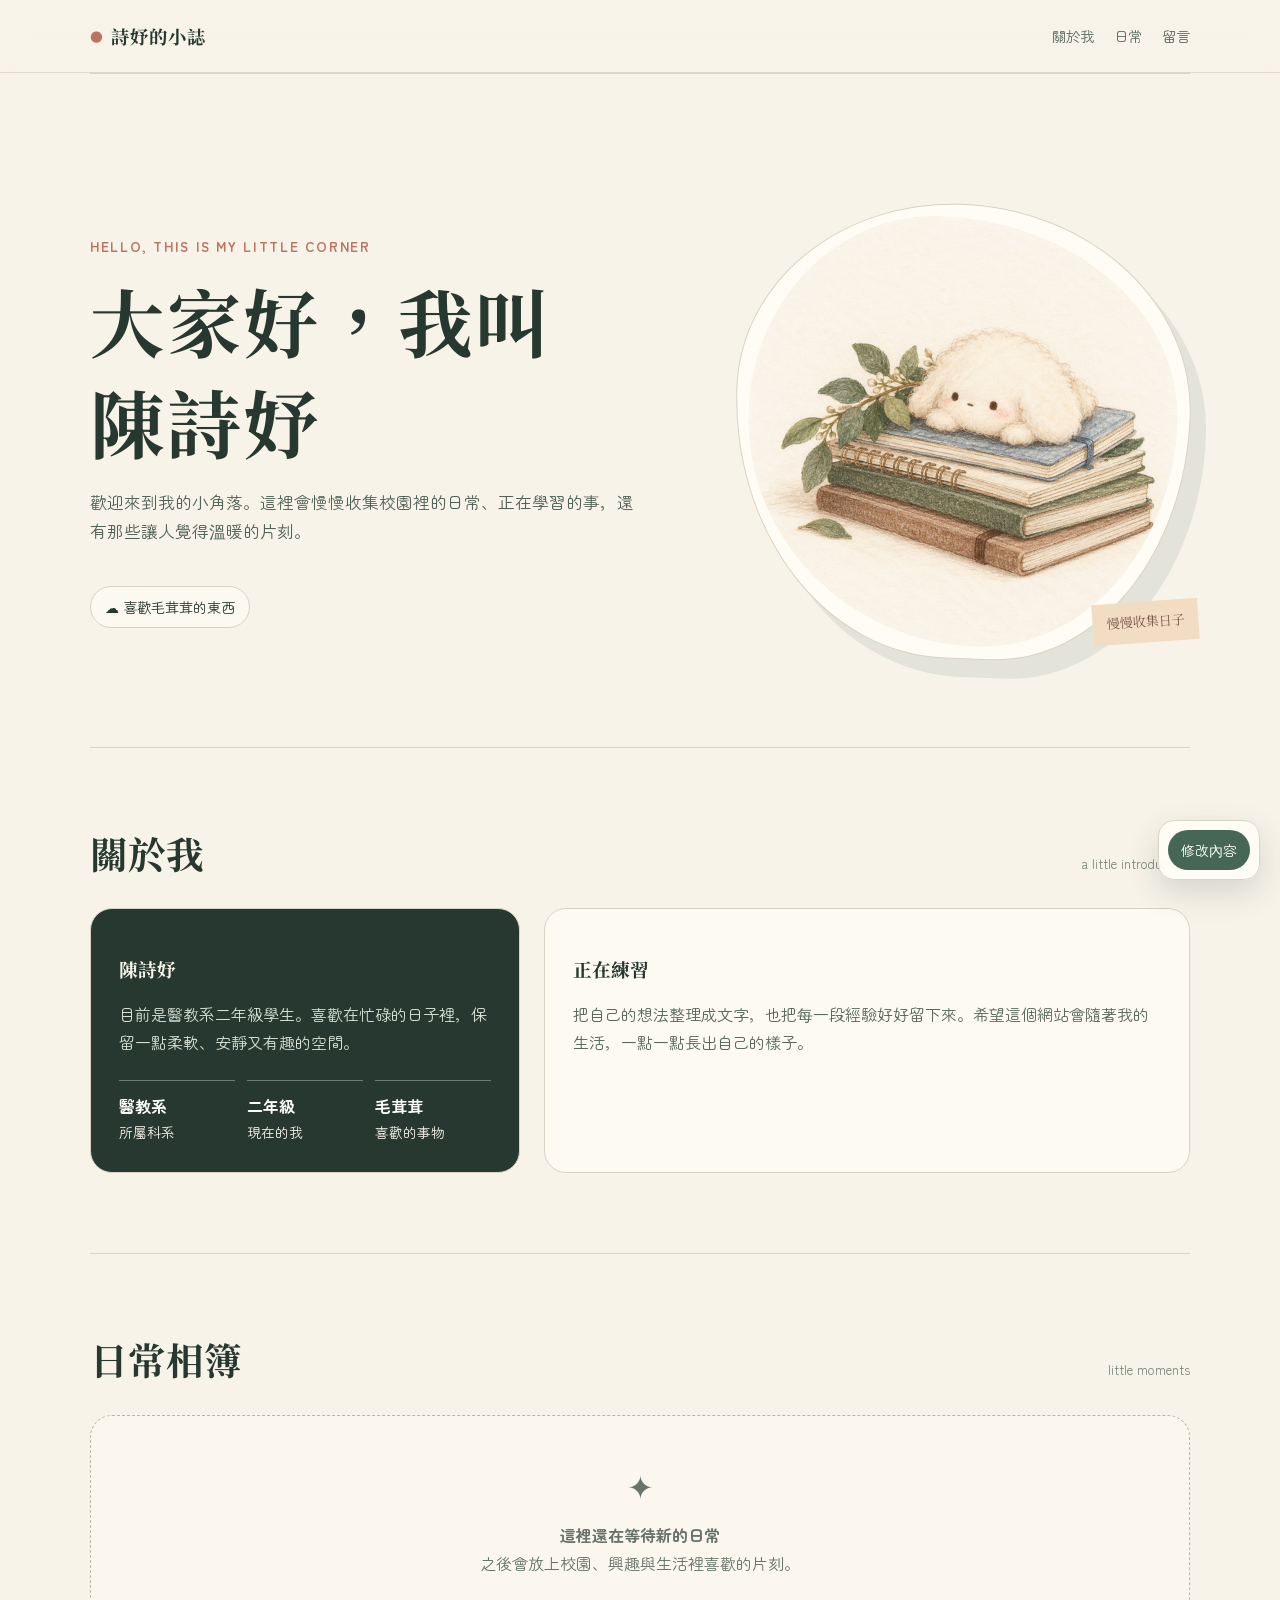
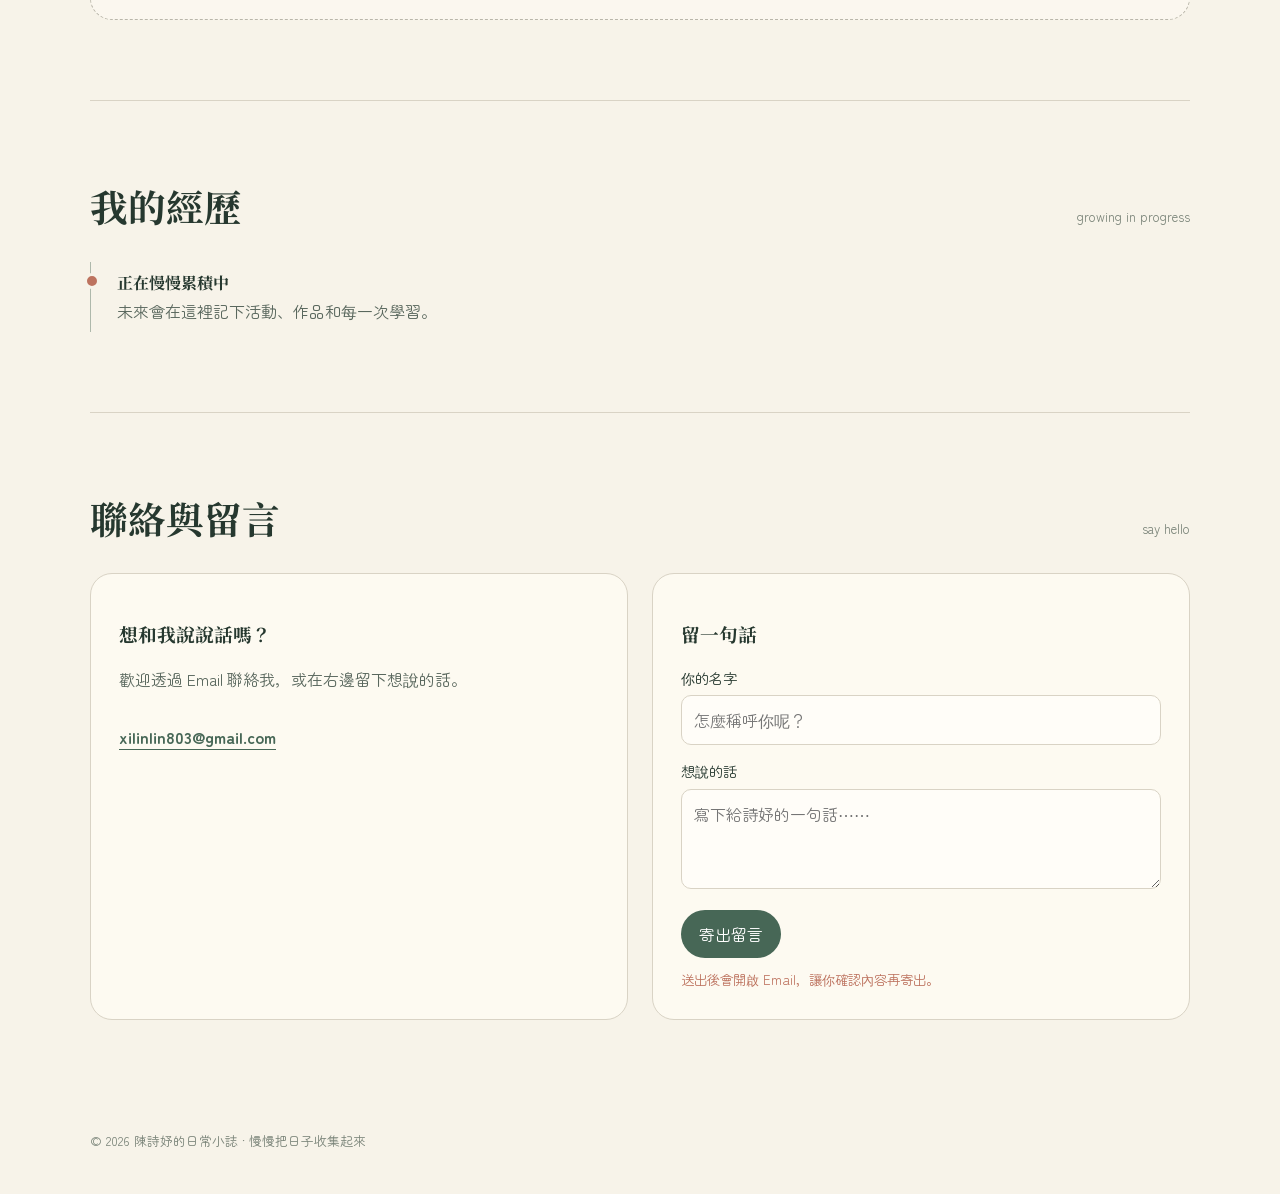
==== index.html @ 6b41c532 "Add files via upload" ====
<!doctype html>
<html lang="zh-Hant">
  <head>
    <meta charset="utf-8" />
    <meta name="viewport" content="width=device-width, initial-scale=1" />
    <meta name="description" content="陳詩妤的日常小誌——醫教系二年級學生的個人網站。" />
    <title>陳詩妤的日常小誌</title>
    <link rel="icon" type="image/svg+xml" href="data:image/svg+xml,%3Csvg xmlns='http://www.w3.org/2000/svg' viewBox='0 0 64 64'%3E%3Crect width='64' height='64' rx='18' fill='%232d4a3b'/%3E%3Cpath d='M32 48C18 43 14 33 19 23c4-8 11-6 13-1 2-5 9-7 13 1 5 10 1 20-13 25Z' fill='%23f7f2e7'/%3E%3Ccircle cx='26' cy='32' r='2' fill='%232d4a3b'/%3E%3Ccircle cx='38' cy='32' r='2' fill='%232d4a3b'/%3E%3C/svg%3E" />
    <style>
      @import url('https://fonts.googleapis.com/css2?family=Noto+Serif+TC:wght@400;500;600;700&family=Zen+Maru+Gothic:wght@400;500;700&display=swap');
      :root { --ink:#26382f; --leaf:#476756; --paper:#f7f3e9; --cream:#fffcf5; --line:#d9d3c5; --coral:#bd735f; }
      * { box-sizing:border-box; }
      html { scroll-behavior:smooth; }
      body { margin:0; background:var(--paper); color:var(--ink); font-family:'Zen Maru Gothic','Noto Sans TC',sans-serif; line-height:1.75; }
      a { color:inherit; }
      .wrap { width:min(1100px, calc(100% - 40px)); margin:auto; }
      header { position:sticky; top:0; z-index:2; border-bottom:1px solid rgba(217,211,197,.8); background:rgba(247,243,233,.92); backdrop-filter:blur(12px); }
      .nav { min-height:72px; display:flex; align-items:center; justify-content:space-between; gap:24px; }
      .mark { text-decoration:none; font-family:'Noto Serif TC',serif; font-size:1.15rem; font-weight:700; letter-spacing:.05em; }
      .mark::before { content:'●'; color:var(--coral); font-size:.7em; margin-right:.55em; vertical-align:.14em; }
      nav { display:flex; gap:20px; font-size:.9rem; }
      nav a { text-decoration:none; opacity:.75; } nav a:hover { opacity:1; color:var(--coral); }
      .hero { display:grid; grid-template-columns:1.1fr .9fr; gap:clamp(32px,7vw,90px); align-items:center; padding:clamp(68px,11vw,130px) 0 88px; }
      .eyebrow { color:var(--coral); font-size:.85rem; font-weight:700; letter-spacing:.12em; }
      h1,h2,h3 { font-family:'Noto Serif TC',serif; line-height:1.35; }
      h1 { font-size:clamp(2.5rem,6vw,4.65rem); margin:12px 0 16px; letter-spacing:.04em; }
      .hero p { max-width:34em; color:#526157; font-size:1.05rem; }
      .pill { display:inline-flex; align-items:center; gap:8px; margin-top:22px; padding:8px 14px; border:1px solid var(--line); border-radius:999px; background:rgba(255,252,245,.7); font-size:.88rem; }
      .art { position:relative; padding:12px; background:var(--cream); border:1px solid var(--line); border-radius:48% 52% 42% 48% / 42% 45% 55% 58%; box-shadow:16px 18px 0 rgba(71,103,86,.11); transform:rotate(2deg); }
      .art img { display:block; width:100%; border-radius:43% 57% 45% 55% / 47% 46% 54% 53%; }
      .art-note { position:absolute; right:-16px; bottom:22px; background:#f3dcc4; padding:9px 14px; transform:rotate(-6deg); font-family:'Noto Serif TC',serif; font-size:.82rem; color:#76584a; }
      section { padding:80px 0; border-top:1px solid var(--line); }
      .section-title { display:flex; align-items:baseline; justify-content:space-between; gap:20px; margin-bottom:30px; }
      h2 { margin:0; font-size:clamp(1.7rem,3vw,2.35rem); }
      .tiny { color:#788277; font-size:.82rem; }
      .about { display:grid; grid-template-columns:.8fr 1.2fr; gap:24px; }
      .card { background:rgba(255,252,245,.74); border:1px solid var(--line); border-radius:22px; padding:28px; }
      .profile { background:var(--ink); color:#f8f4ea; }
      .profile p { color:#d6e0d3; margin-bottom:0; }
      .facts { display:grid; grid-template-columns:repeat(3,1fr); gap:12px; margin-top:24px; }
      .facts div { border-top:1px solid rgba(248,244,234,.35); padding-top:11px; font-size:.86rem; }
      .facts b { display:block; color:#fff; font-size:1rem; }
      .soft { color:#59675d; }
      .empty { min-height:205px; display:flex; flex-direction:column; justify-content:center; align-items:center; text-align:center; border:1px dashed #b9b6aa; border-radius:22px; padding:30px; color:#68746b; background:rgba(255,252,245,.45); }
      .empty .symbol { font-size:2rem; margin-bottom:8px; }
      .timeline { position:relative; padding:7px 0 7px 26px; border-left:1px solid #aeb8ab; }
      .timeline::before { content:''; width:10px; height:10px; border:3px solid var(--paper); background:var(--coral); position:absolute; left:-7px; top:11px; border-radius:50%; }
      .timeline b { display:block; font-family:'Noto Serif TC',serif; }
      .contact { display:grid; grid-template-columns:1fr 1fr; gap:24px; }
      .email { display:inline-block; margin-top:14px; color:var(--leaf); font-weight:700; text-underline-offset:5px; }
      label { display:block; margin:13px 0 5px; font-size:.9rem; }
      input, textarea { width:100%; border:1px solid var(--line); border-radius:10px; padding:10px 12px; background:#fffdf8; font:inherit; color:var(--ink); }
      textarea { min-height:100px; resize:vertical; }
      button { margin-top:14px; border:0; border-radius:999px; padding:10px 18px; background:var(--leaf); color:white; font:inherit; cursor:pointer; }
      button:hover { background:#344d3d; }
      #notice { min-height:1.6em; margin:10px 0 0; color:var(--coral); font-size:.84rem; }
      footer { padding:30px 0 42px; color:#788277; font-size:.8rem; }
      .edit-bar { position:fixed; right:20px; bottom:20px; z-index:5; display:flex; flex-wrap:wrap; gap:8px; max-width:calc(100% - 40px); padding:9px; border:1px solid var(--line); border-radius:16px; background:rgba(255,252,245,.96); box-shadow:0 12px 32px rgba(38,56,47,.16); }
      .edit-bar button { margin:0; padding:8px 13px; font-size:.86rem; }
      .edit-bar button.secondary { background:#e7ebe4; color:var(--ink); }
      .edit-bar button[hidden] { display:none; }
      [contenteditable='true'] { outline:2px dashed var(--coral); outline-offset:5px; border-radius:4px; cursor:text; }
      [contenteditable='true']:focus { outline-style:solid; background:rgba(255,244,227,.7); }
      @media (max-width:720px) { .hero,.about,.contact { grid-template-columns:1fr; } .hero { padding-top:62px; } .art { max-width:420px; margin:auto; } nav { gap:12px; font-size:.79rem; } .facts { gap:8px; } section { padding:58px 0; } }
    </style>
  </head>
  <body>
    <header><div class="wrap nav"><a class="mark" href="#top">詩妤的小誌</a><nav aria-label="頁面導覽"><a href="#about">關於我</a><a href="#daily">日常</a><a href="#message">留言</a></nav></div></header>
    <main id="top" class="wrap">
      <section class="hero" aria-labelledby="hello">
        <div><div class="eyebrow" data-editable>HELLO, THIS IS MY LITTLE CORNER</div><h1 id="hello" data-editable>大家好，我叫<br />陳詩妤</h1><p data-editable>歡迎來到我的小角落。這裡會慢慢收集校園裡的日常、正在學習的事，還有那些讓人覺得溫暖的片刻。</p><span class="pill" data-editable>☁︎ 喜歡毛茸茸的東西</span></div>
        <div class="art"><img src="fuzzy-notes.png" alt="一隻蓬鬆小動物趴在筆記本上" /><div class="art-note">慢慢收集日子</div></div>
      </section>
      <section id="about"><div class="section-title"><h2 data-editable>關於我</h2><span class="tiny" data-editable>a little introduction</span></div><div class="about"><article class="card profile"><h3 data-editable>陳詩妤</h3><p data-editable>目前是醫教系二年級學生。喜歡在忙碌的日子裡，保留一點柔軟、安靜又有趣的空間。</p><div class="facts"><div data-editable><b>醫教系</b>所屬科系</div><div data-editable><b>二年級</b>現在的我</div><div data-editable><b>毛茸茸</b>喜歡的事物</div></div></article><article class="card"><h3 data-editable>正在練習</h3><p class="soft" data-editable>把自己的想法整理成文字，也把每一段經驗好好留下來。希望這個網站會隨著我的生活，一點一點長出自己的樣子。</p></article></div></section>
      <section id="daily"><div class="section-title"><h2 data-editable>日常相簿</h2><span class="tiny" data-editable>little moments</span></div><div class="empty"><div class="symbol">✦</div><strong data-editable>這裡還在等待新的日常</strong><span data-editable>之後會放上校園、興趣與生活裡喜歡的片刻。</span></div></section>
      <section id="experience"><div class="section-title"><h2 data-editable>我的經歷</h2><span class="tiny" data-editable>growing in progress</span></div><div class="timeline"><b data-editable>正在慢慢累積中</b><span class="soft" data-editable>未來會在這裡記下活動、作品和每一次學習。</span></div></section>
      <section id="message"><div class="section-title"><h2 data-editable>聯絡與留言</h2><span class="tiny" data-editable>say hello</span></div><div class="contact"><article class="card"><h3 data-editable>想和我說說話嗎？</h3><p class="soft" data-editable>歡迎透過 Email 聯絡我，或在右邊留下想說的話。</p><a class="email" href="mailto:xilinlin803@gmail.com">xilinlin803@gmail.com</a></article><form class="card" id="guestbook"><h3 data-editable>留一句話</h3><label for="name">你的名字</label><input id="name" name="name" autocomplete="name" placeholder="怎麼稱呼你呢？" /><label for="words">想說的話</label><textarea id="words" name="words" required placeholder="寫下給詩妤的一句話⋯⋯"></textarea><button type="submit">寄出留言</button><p id="notice" aria-live="polite">送出後會開啟 Email，讓你確認內容再寄出。</p></form></div></section>
    </main>
    <footer class="wrap" data-editable>© 2026 陳詩妤的日常小誌 · 慢慢把日子收集起來</footer>
    <aside class="edit-bar" aria-label="網站編輯工具"><button id="edit-toggle" type="button">修改內容</button><button id="download-page" class="secondary" type="button" hidden>下載更新版</button><button id="cancel-edit" class="secondary" type="button" hidden>取消修改</button></aside>
    <script>
      document.getElementById('guestbook').addEventListener('submit', function (event) {
        event.preventDefault();
        const name = document.getElementById('name').value.trim() || '一位訪客';
        const words = document.getElementById('words').value.trim();
        const subject = encodeURIComponent('來自 ' + name + ' 的留言');
        const body = encodeURIComponent('名字：' + name + '\n\n留言：\n' + words);
        document.getElementById('notice').textContent = '正在開啟 Email，謝謝你的留言！';
        window.location.href = 'mailto:xilinlin803@gmail.com?subject=' + subject + '&body=' + body;
      });
      const editable = document.querySelectorAll('[data-editable]');
      const editToggle = document.getElementById('edit-toggle');
      const downloadPage = document.getElementById('download-page');
      const cancelEdit = document.getElementById('cancel-edit');
      let editing = false;
      editToggle.addEventListener('click', function () {
        editing = !editing;
        editable.forEach(function (element) { element.contentEditable = editing ? 'true' : 'false'; });
        document.body.classList.toggle('is-editing', editing);
        editToggle.textContent = editing ? '完成修改' : '修改內容';
        downloadPage.hidden = !editing;
        cancelEdit.hidden = !editing;
        if (editing) document.getElementById('notice').textContent = '現在可以直接點選虛線框內的文字修改。';
      });
      cancelEdit.addEventListener('click', function () { window.location.reload(); });
      downloadPage.addEventListener('click', function () {
        const copy = document.documentElement.cloneNode(true);
        copy.querySelectorAll('[contenteditable]').forEach(function (element) { element.removeAttribute('contenteditable'); });
        copy.querySelectorAll('[data-editable]').forEach(function (element) { element.removeAttribute('data-editable'); });
        const code = '<!doctype html>\n' + copy.outerHTML;
        const file = new Blob([code], { type: 'text/html;charset=utf-8' });
        const link = document.createElement('a');
        link.href = URL.createObjectURL(file);
        link.download = 'shiyu-daily-notes-updated.html';
        link.click();
        URL.revokeObjectURL(link.href);
        document.getElementById('notice').textContent = '更新版已下載完成。';
      });
    </script>
  </body>
</html>
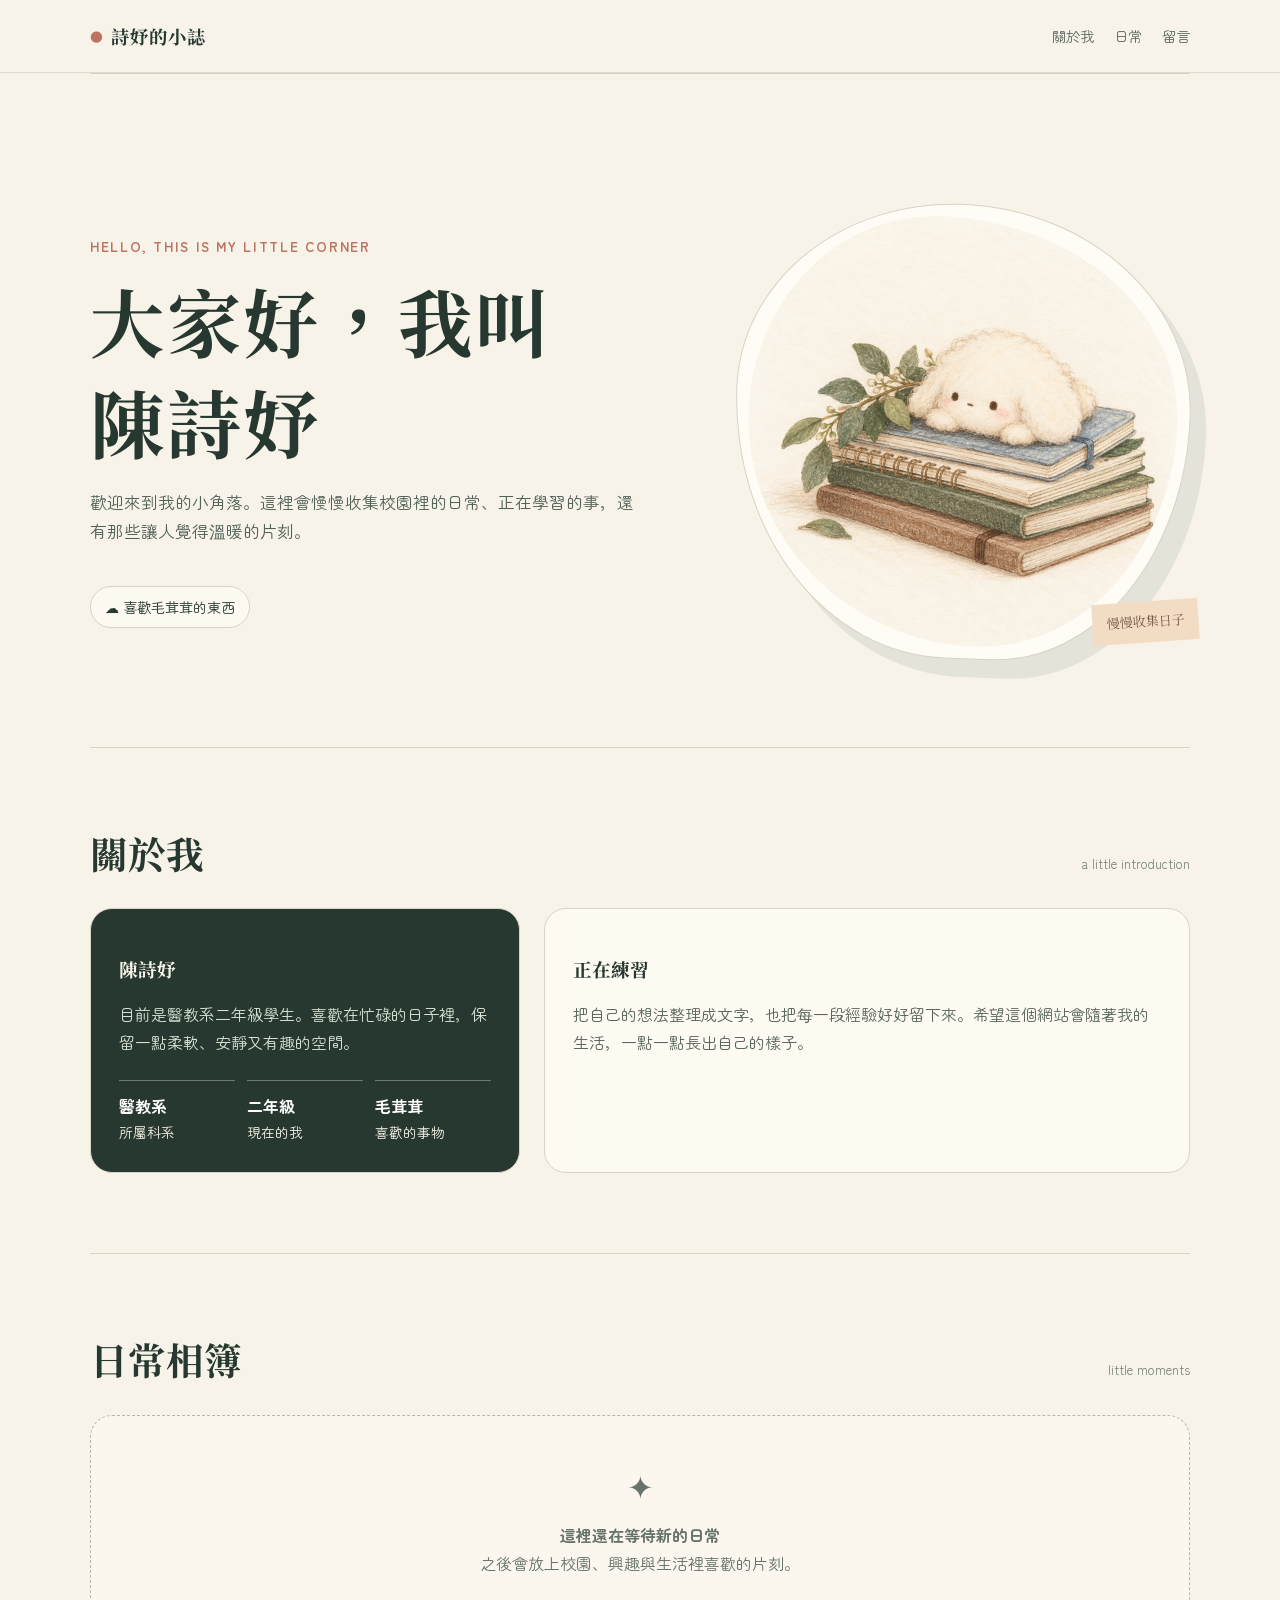
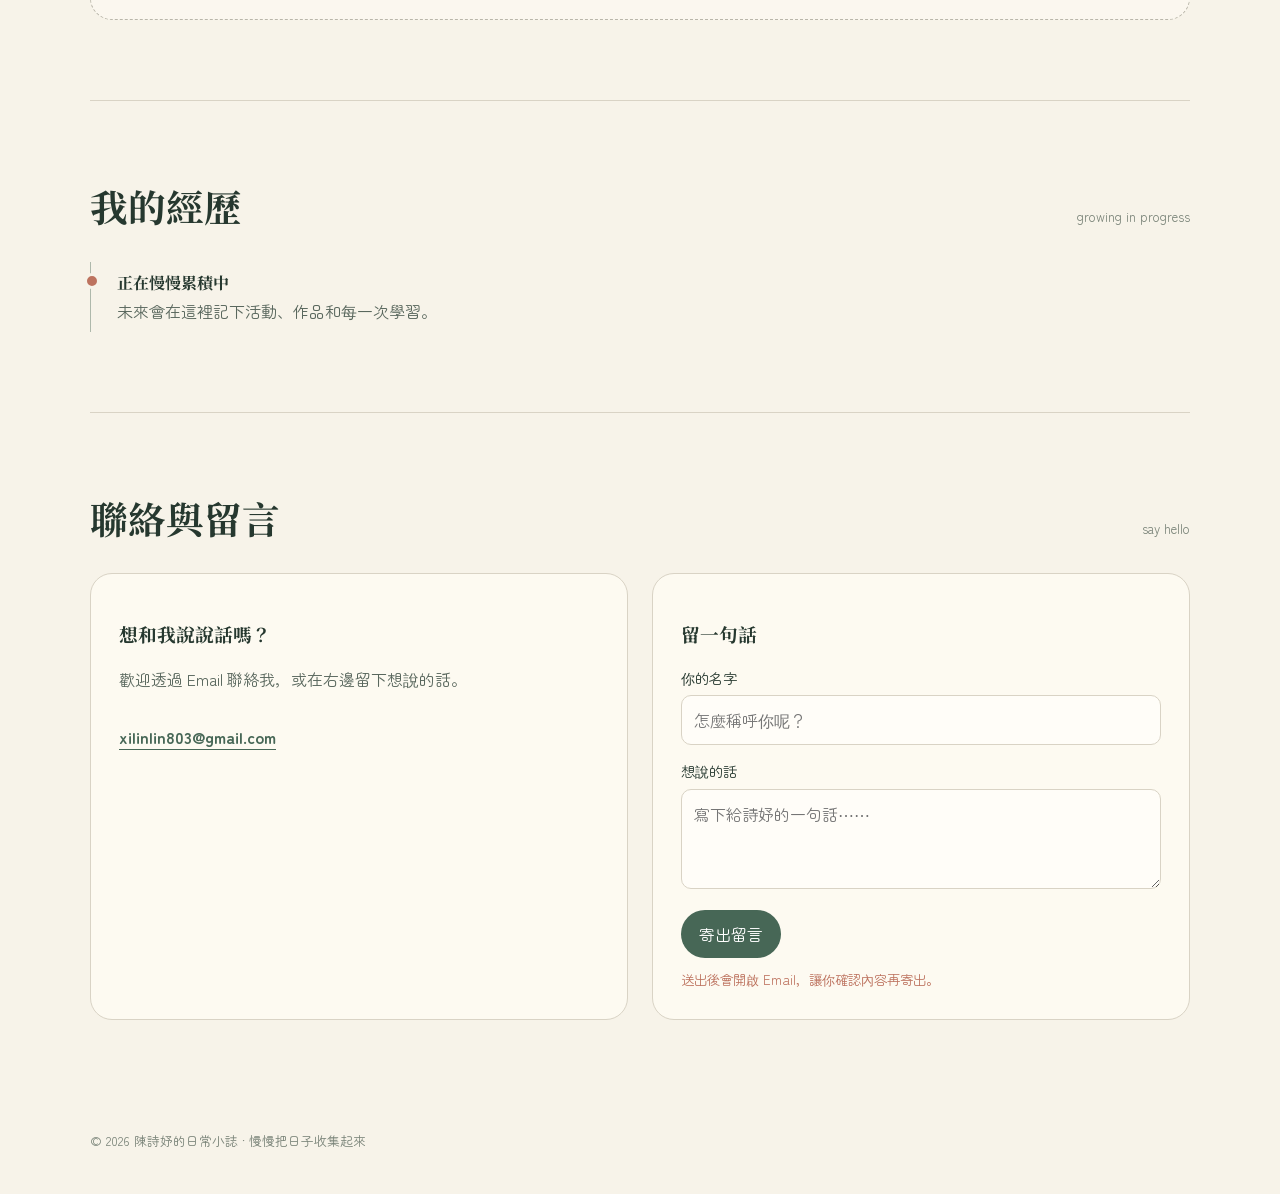
==== commit 76617be5: "Add files via upload" ====
--- a/index.html
+++ b/index.html
@@ -55,12 +55,6 @@
       button:hover { background:#344d3d; }
       #notice { min-height:1.6em; margin:10px 0 0; color:var(--coral); font-size:.84rem; }
       footer { padding:30px 0 42px; color:#788277; font-size:.8rem; }
-      .edit-bar { position:fixed; right:20px; bottom:20px; z-index:5; display:flex; flex-wrap:wrap; gap:8px; max-width:calc(100% - 40px); padding:9px; border:1px solid var(--line); border-radius:16px; background:rgba(255,252,245,.96); box-shadow:0 12px 32px rgba(38,56,47,.16); }
-      .edit-bar button { margin:0; padding:8px 13px; font-size:.86rem; }
-      .edit-bar button.secondary { background:#e7ebe4; color:var(--ink); }
-      .edit-bar button[hidden] { display:none; }
-      [contenteditable='true'] { outline:2px dashed var(--coral); outline-offset:5px; border-radius:4px; cursor:text; }
-      [contenteditable='true']:focus { outline-style:solid; background:rgba(255,244,227,.7); }
       @media (max-width:720px) { .hero,.about,.contact { grid-template-columns:1fr; } .hero { padding-top:62px; } .art { max-width:420px; margin:auto; } nav { gap:12px; font-size:.79rem; } .facts { gap:8px; } section { padding:58px 0; } }
     </style>
   </head>
@@ -76,8 +70,7 @@
       <section id="experience"><div class="section-title"><h2 data-editable>我的經歷</h2><span class="tiny" data-editable>growing in progress</span></div><div class="timeline"><b data-editable>正在慢慢累積中</b><span class="soft" data-editable>未來會在這裡記下活動、作品和每一次學習。</span></div></section>
       <section id="message"><div class="section-title"><h2 data-editable>聯絡與留言</h2><span class="tiny" data-editable>say hello</span></div><div class="contact"><article class="card"><h3 data-editable>想和我說說話嗎？</h3><p class="soft" data-editable>歡迎透過 Email 聯絡我，或在右邊留下想說的話。</p><a class="email" href="mailto:xilinlin803@gmail.com">xilinlin803@gmail.com</a></article><form class="card" id="guestbook"><h3 data-editable>留一句話</h3><label for="name">你的名字</label><input id="name" name="name" autocomplete="name" placeholder="怎麼稱呼你呢？" /><label for="words">想說的話</label><textarea id="words" name="words" required placeholder="寫下給詩妤的一句話⋯⋯"></textarea><button type="submit">寄出留言</button><p id="notice" aria-live="polite">送出後會開啟 Email，讓你確認內容再寄出。</p></form></div></section>
     </main>
-    <footer class="wrap" data-editable>© 2026 陳詩妤的日常小誌 · 慢慢把日子收集起來</footer>
-    <aside class="edit-bar" aria-label="網站編輯工具"><button id="edit-toggle" type="button">修改內容</button><button id="download-page" class="secondary" type="button" hidden>下載更新版</button><button id="cancel-edit" class="secondary" type="button" hidden>取消修改</button></aside>
+    <footer class="wrap">© 2026 陳詩妤的日常小誌 · 慢慢把日子收集起來</footer>
     <script>
       document.getElementById('guestbook').addEventListener('submit', function (event) {
         event.preventDefault();
@@ -88,34 +81,6 @@
         document.getElementById('notice').textContent = '正在開啟 Email，謝謝你的留言！';
         window.location.href = 'mailto:xilinlin803@gmail.com?subject=' + subject + '&body=' + body;
       });
-      const editable = document.querySelectorAll('[data-editable]');
-      const editToggle = document.getElementById('edit-toggle');
-      const downloadPage = document.getElementById('download-page');
-      const cancelEdit = document.getElementById('cancel-edit');
-      let editing = false;
-      editToggle.addEventListener('click', function () {
-        editing = !editing;
-        editable.forEach(function (element) { element.contentEditable = editing ? 'true' : 'false'; });
-        document.body.classList.toggle('is-editing', editing);
-        editToggle.textContent = editing ? '完成修改' : '修改內容';
-        downloadPage.hidden = !editing;
-        cancelEdit.hidden = !editing;
-        if (editing) document.getElementById('notice').textContent = '現在可以直接點選虛線框內的文字修改。';
-      });
-      cancelEdit.addEventListener('click', function () { window.location.reload(); });
-      downloadPage.addEventListener('click', function () {
-        const copy = document.documentElement.cloneNode(true);
-        copy.querySelectorAll('[contenteditable]').forEach(function (element) { element.removeAttribute('contenteditable'); });
-        copy.querySelectorAll('[data-editable]').forEach(function (element) { element.removeAttribute('data-editable'); });
-        const code = '<!doctype html>\n' + copy.outerHTML;
-        const file = new Blob([code], { type: 'text/html;charset=utf-8' });
-        const link = document.createElement('a');
-        link.href = URL.createObjectURL(file);
-        link.download = 'shiyu-daily-notes-updated.html';
-        link.click();
-        URL.revokeObjectURL(link.href);
-        document.getElementById('notice').textContent = '更新版已下載完成。';
-      });
     </script>
   </body>
 </html>
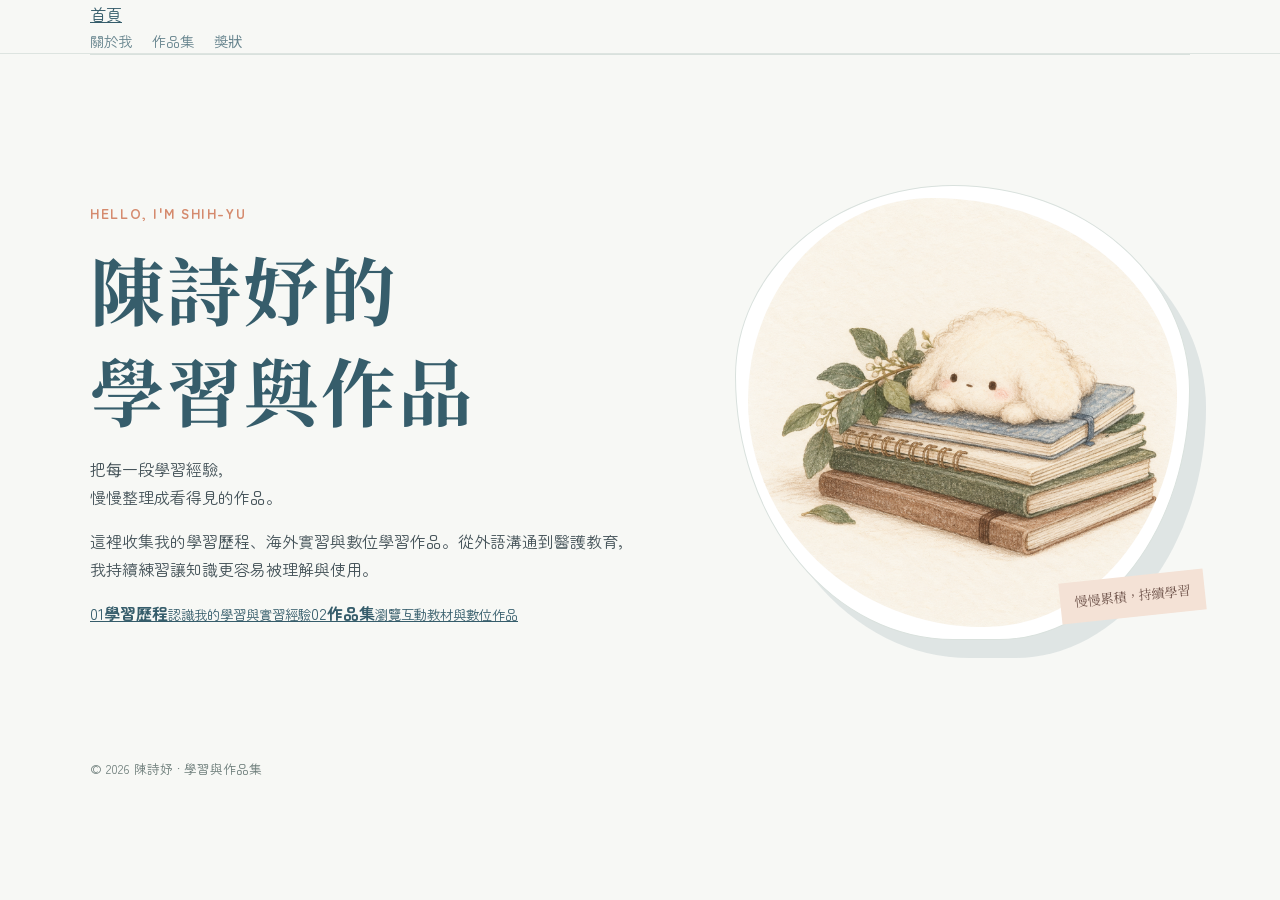
==== commit 91680e5f: "Add files via upload" ====
--- a/index.html
+++ b/index.html
@@ -1,86 +1,32 @@
 <!doctype html>
 <html lang="zh-Hant">
-  <head>
-    <meta charset="utf-8" />
-    <meta name="viewport" content="width=device-width, initial-scale=1" />
-    <meta name="description" content="陳詩妤的日常小誌——醫教系二年級學生的個人網站。" />
-    <title>陳詩妤的日常小誌</title>
-    <link rel="icon" type="image/svg+xml" href="data:image/svg+xml,%3Csvg xmlns='http://www.w3.org/2000/svg' viewBox='0 0 64 64'%3E%3Crect width='64' height='64' rx='18' fill='%232d4a3b'/%3E%3Cpath d='M32 48C18 43 14 33 19 23c4-8 11-6 13-1 2-5 9-7 13 1 5 10 1 20-13 25Z' fill='%23f7f2e7'/%3E%3Ccircle cx='26' cy='32' r='2' fill='%232d4a3b'/%3E%3Ccircle cx='38' cy='32' r='2' fill='%232d4a3b'/%3E%3C/svg%3E" />
-    <style>
-      @import url('https://fonts.googleapis.com/css2?family=Noto+Serif+TC:wght@400;500;600;700&family=Zen+Maru+Gothic:wght@400;500;700&display=swap');
-      :root { --ink:#26382f; --leaf:#476756; --paper:#f7f3e9; --cream:#fffcf5; --line:#d9d3c5; --coral:#bd735f; }
-      * { box-sizing:border-box; }
-      html { scroll-behavior:smooth; }
-      body { margin:0; background:var(--paper); color:var(--ink); font-family:'Zen Maru Gothic','Noto Sans TC',sans-serif; line-height:1.75; }
-      a { color:inherit; }
-      .wrap { width:min(1100px, calc(100% - 40px)); margin:auto; }
-      header { position:sticky; top:0; z-index:2; border-bottom:1px solid rgba(217,211,197,.8); background:rgba(247,243,233,.92); backdrop-filter:blur(12px); }
-      .nav { min-height:72px; display:flex; align-items:center; justify-content:space-between; gap:24px; }
-      .mark { text-decoration:none; font-family:'Noto Serif TC',serif; font-size:1.15rem; font-weight:700; letter-spacing:.05em; }
-      .mark::before { content:'●'; color:var(--coral); font-size:.7em; margin-right:.55em; vertical-align:.14em; }
-      nav { display:flex; gap:20px; font-size:.9rem; }
-      nav a { text-decoration:none; opacity:.75; } nav a:hover { opacity:1; color:var(--coral); }
-      .hero { display:grid; grid-template-columns:1.1fr .9fr; gap:clamp(32px,7vw,90px); align-items:center; padding:clamp(68px,11vw,130px) 0 88px; }
-      .eyebrow { color:var(--coral); font-size:.85rem; font-weight:700; letter-spacing:.12em; }
-      h1,h2,h3 { font-family:'Noto Serif TC',serif; line-height:1.35; }
-      h1 { font-size:clamp(2.5rem,6vw,4.65rem); margin:12px 0 16px; letter-spacing:.04em; }
-      .hero p { max-width:34em; color:#526157; font-size:1.05rem; }
-      .pill { display:inline-flex; align-items:center; gap:8px; margin-top:22px; padding:8px 14px; border:1px solid var(--line); border-radius:999px; background:rgba(255,252,245,.7); font-size:.88rem; }
-      .art { position:relative; padding:12px; background:var(--cream); border:1px solid var(--line); border-radius:48% 52% 42% 48% / 42% 45% 55% 58%; box-shadow:16px 18px 0 rgba(71,103,86,.11); transform:rotate(2deg); }
-      .art img { display:block; width:100%; border-radius:43% 57% 45% 55% / 47% 46% 54% 53%; }
-      .art-note { position:absolute; right:-16px; bottom:22px; background:#f3dcc4; padding:9px 14px; transform:rotate(-6deg); font-family:'Noto Serif TC',serif; font-size:.82rem; color:#76584a; }
-      section { padding:80px 0; border-top:1px solid var(--line); }
-      .section-title { display:flex; align-items:baseline; justify-content:space-between; gap:20px; margin-bottom:30px; }
-      h2 { margin:0; font-size:clamp(1.7rem,3vw,2.35rem); }
-      .tiny { color:#788277; font-size:.82rem; }
-      .about { display:grid; grid-template-columns:.8fr 1.2fr; gap:24px; }
-      .card { background:rgba(255,252,245,.74); border:1px solid var(--line); border-radius:22px; padding:28px; }
-      .profile { background:var(--ink); color:#f8f4ea; }
-      .profile p { color:#d6e0d3; margin-bottom:0; }
-      .facts { display:grid; grid-template-columns:repeat(3,1fr); gap:12px; margin-top:24px; }
-      .facts div { border-top:1px solid rgba(248,244,234,.35); padding-top:11px; font-size:.86rem; }
-      .facts b { display:block; color:#fff; font-size:1rem; }
-      .soft { color:#59675d; }
-      .empty { min-height:205px; display:flex; flex-direction:column; justify-content:center; align-items:center; text-align:center; border:1px dashed #b9b6aa; border-radius:22px; padding:30px; color:#68746b; background:rgba(255,252,245,.45); }
-      .empty .symbol { font-size:2rem; margin-bottom:8px; }
-      .timeline { position:relative; padding:7px 0 7px 26px; border-left:1px solid #aeb8ab; }
-      .timeline::before { content:''; width:10px; height:10px; border:3px solid var(--paper); background:var(--coral); position:absolute; left:-7px; top:11px; border-radius:50%; }
-      .timeline b { display:block; font-family:'Noto Serif TC',serif; }
-      .contact { display:grid; grid-template-columns:1fr 1fr; gap:24px; }
-      .email { display:inline-block; margin-top:14px; color:var(--leaf); font-weight:700; text-underline-offset:5px; }
-      label { display:block; margin:13px 0 5px; font-size:.9rem; }
-      input, textarea { width:100%; border:1px solid var(--line); border-radius:10px; padding:10px 12px; background:#fffdf8; font:inherit; color:var(--ink); }
-      textarea { min-height:100px; resize:vertical; }
-      button { margin-top:14px; border:0; border-radius:999px; padding:10px 18px; background:var(--leaf); color:white; font:inherit; cursor:pointer; }
-      button:hover { background:#344d3d; }
-      #notice { min-height:1.6em; margin:10px 0 0; color:var(--coral); font-size:.84rem; }
-      footer { padding:30px 0 42px; color:#788277; font-size:.8rem; }
-      @media (max-width:720px) { .hero,.about,.contact { grid-template-columns:1fr; } .hero { padding-top:62px; } .art { max-width:420px; margin:auto; } nav { gap:12px; font-size:.79rem; } .facts { gap:8px; } section { padding:58px 0; } }
-    </style>
-  </head>
-  <body>
-    <header><div class="wrap nav"><a class="mark" href="#top">詩妤的小誌</a><nav aria-label="頁面導覽"><a href="#about">關於我</a><a href="#daily">日常</a><a href="#message">留言</a></nav></div></header>
-    <main id="top" class="wrap">
-      <section class="hero" aria-labelledby="hello">
-        <div><div class="eyebrow" data-editable>HELLO, THIS IS MY LITTLE CORNER</div><h1 id="hello" data-editable>大家好，我叫<br />陳詩妤</h1><p data-editable>歡迎來到我的小角落。這裡會慢慢收集校園裡的日常、正在學習的事，還有那些讓人覺得溫暖的片刻。</p><span class="pill" data-editable>☁︎ 喜歡毛茸茸的東西</span></div>
-        <div class="art"><img src="fuzzy-notes.png" alt="一隻蓬鬆小動物趴在筆記本上" /><div class="art-note">慢慢收集日子</div></div>
-      </section>
-      <section id="about"><div class="section-title"><h2 data-editable>關於我</h2><span class="tiny" data-editable>a little introduction</span></div><div class="about"><article class="card profile"><h3 data-editable>陳詩妤</h3><p data-editable>目前是醫教系二年級學生。喜歡在忙碌的日子裡，保留一點柔軟、安靜又有趣的空間。</p><div class="facts"><div data-editable><b>醫教系</b>所屬科系</div><div data-editable><b>二年級</b>現在的我</div><div data-editable><b>毛茸茸</b>喜歡的事物</div></div></article><article class="card"><h3 data-editable>正在練習</h3><p class="soft" data-editable>把自己的想法整理成文字，也把每一段經驗好好留下來。希望這個網站會隨著我的生活，一點一點長出自己的樣子。</p></article></div></section>
-      <section id="daily"><div class="section-title"><h2 data-editable>日常相簿</h2><span class="tiny" data-editable>little moments</span></div><div class="empty"><div class="symbol">✦</div><strong data-editable>這裡還在等待新的日常</strong><span data-editable>之後會放上校園、興趣與生活裡喜歡的片刻。</span></div></section>
-      <section id="experience"><div class="section-title"><h2 data-editable>我的經歷</h2><span class="tiny" data-editable>growing in progress</span></div><div class="timeline"><b data-editable>正在慢慢累積中</b><span class="soft" data-editable>未來會在這裡記下活動、作品和每一次學習。</span></div></section>
-      <section id="message"><div class="section-title"><h2 data-editable>聯絡與留言</h2><span class="tiny" data-editable>say hello</span></div><div class="contact"><article class="card"><h3 data-editable>想和我說說話嗎？</h3><p class="soft" data-editable>歡迎透過 Email 聯絡我，或在右邊留下想說的話。</p><a class="email" href="mailto:xilinlin803@gmail.com">xilinlin803@gmail.com</a></article><form class="card" id="guestbook"><h3 data-editable>留一句話</h3><label for="name">你的名字</label><input id="name" name="name" autocomplete="name" placeholder="怎麼稱呼你呢？" /><label for="words">想說的話</label><textarea id="words" name="words" required placeholder="寫下給詩妤的一句話⋯⋯"></textarea><button type="submit">寄出留言</button><p id="notice" aria-live="polite">送出後會開啟 Email，讓你確認內容再寄出。</p></form></div></section>
-    </main>
-    <footer class="wrap">© 2026 陳詩妤的日常小誌 · 慢慢把日子收集起來</footer>
-    <script>
-      document.getElementById('guestbook').addEventListener('submit', function (event) {
-        event.preventDefault();
-        const name = document.getElementById('name').value.trim() || '一位訪客';
-        const words = document.getElementById('words').value.trim();
-        const subject = encodeURIComponent('來自 ' + name + ' 的留言');
-        const body = encodeURIComponent('名字：' + name + '\n\n留言：\n' + words);
-        document.getElementById('notice').textContent = '正在開啟 Email，謝謝你的留言！';
-        window.location.href = 'mailto:xilinlin803@gmail.com?subject=' + subject + '&body=' + body;
-      });
-    </script>
-  </body>
-</html>
+<head>
+  <meta charset="utf-8">
+  <meta name="viewport" content="width=device-width, initial-scale=1">
+  <meta name="description" content="陳詩妤的學習歷程與數位學習作品集。">
+  <title>首頁｜陳詩妤</title>
+  <link rel="preconnect" href="https://fonts.googleapis.com">
+  <link rel="preconnect" href="https://fonts.gstatic.com" crossorigin>
+  <link href="https://fonts.googleapis.com/css2?family=Noto+Sans+TC:wght@400;500;700&family=Noto+Serif+TC:wght@600;700;900&family=Zen+Maru+Gothic:wght@400;500;700&display=swap" rel="stylesheet">
+  <link rel="stylesheet" href="site-style.css">
+  <link rel="stylesheet" href="home.css">
+  <script src="site-interactions.js" defer></script>
+</head>
+<body class="home-page">
+  <header class="home-header"><div class="wrap home-nav"><a class="home-link" href="index.html" aria-current="page">首頁</a><nav aria-label="頁面導覽"><a href="關於我.html">關於我</a><a href="個人修改版－作品更新.html">作品集</a><a href="獎狀.html">獎狀</a></nav></div></header>
+  <main class="wrap">
+    <section class="hero home-hero" aria-labelledby="home-title">
+      <div class="home-content">
+        <span class="eyebrow">HELLO, I'M SHIH-YU</span>
+        <h1 id="home-title">陳詩妤的<br>學習與作品</h1>
+        <p class="home-tagline">把每一段學習經驗，<br>慢慢整理成看得見的作品。</p>
+        <p class="home-intro">這裡收集我的學習歷程、海外實習與數位學習作品。從外語溝通到醫護教育，我持續練習讓知識更容易被理解與使用。</p>
+        <div class="home-links" aria-label="探索網站內容"><a class="home-card" href="關於我.html"><span>01</span><strong>學習歷程</strong><small>認識我的學習與實習經驗</small></a><a class="home-card" href="個人修改版－作品更新.html"><span>02</span><strong>作品集</strong><small>瀏覽互動教材與數位作品</small></a></div>
+      </div>
+      <div class="art home-art"><img src="fuzzy-notes.png" alt="一隻蓬鬆小動物趴在筆記本上"><div class="art-note">慢慢累積，持續學習</div></div>
+    </section>
+  </main>
+  <footer class="wrap home-footer">© 2026 陳詩妤 · 學習與作品集</footer>
+</body>
+</html>
+
--- a/site-style.css
+++ b/site-style.css
@@ -0,0 +1,22 @@
+@import url('https://fonts.googleapis.com/css2?family=Noto+Serif+TC:wght@400;500;600;700&family=Zen+Maru+Gothic:wght@400;500;700&display=swap');
+:root{--ink:#365D6B;--leaf:#56796B;--sage:#A8C3B2;--paper:#F7F8F5;--cream:#FFFFFF;--line:#D9E1DD;--coral:#D58A6D}*{box-sizing:border-box}body{margin:0;background:var(--paper);color:var(--ink);font-family:'Zen Maru Gothic','Noto Sans TC',sans-serif;line-height:1.75}a{color:inherit}.wrap{width:min(1100px,calc(100% - 40px));margin:auto}header{position:sticky;top:0;z-index:2;border-bottom:1px solid rgba(217,225,221,.85);background:rgba(247,248,245,.92);backdrop-filter:blur(12px)}.nav{min-height:72px;display:flex;align-items:center;justify-content:space-between;gap:24px}.nav-only{justify-content:flex-end}.mark{text-decoration:none;font-family:'Noto Serif TC',serif;font-size:1.15rem;font-weight:700;letter-spacing:.05em}.mark::before{content:'●';color:var(--coral);font-size:.7em;margin-right:.55em;vertical-align:.14em}nav{display:flex;gap:20px;font-size:.9rem}nav a{text-decoration:none;opacity:.75}nav a:hover,nav a[aria-current='page']{opacity:1;color:var(--coral)}.hero{display:grid;grid-template-columns:1.1fr .9fr;gap:clamp(32px,7vw,90px);align-items:center;padding:clamp(68px,11vw,130px) 0 88px}.eyebrow,.project-kind{color:var(--coral);font-size:.85rem;font-weight:700;letter-spacing:.12em}h1,h2,h3{font-family:'Noto Serif TC',serif;line-height:1.35}h1{font-size:clamp(2.5rem,6vw,4.65rem);margin:12px 0 16px;letter-spacing:.04em}.hero p,.soft,.project-body p{color:#46545A}.pill{display:inline-flex;align-items:center;margin-top:22px;padding:8px 14px;border:1px solid var(--line);border-radius:999px;background:rgba(255,255,255,.76);font-size:.88rem}.art{position:relative;padding:12px;background:var(--cream);border:1px solid var(--line);border-radius:48% 52% 42% 48% / 42% 45% 55% 58%;box-shadow:16px 18px 0 rgba(54,93,107,.12);transform:rotate(2deg)}.art img{display:block;width:100%;border-radius:43% 57% 45% 55% / 47% 46% 54% 53%}.art-note{position:absolute;right:-16px;bottom:22px;background:#F4E2D6;padding:9px 14px;transform:rotate(-6deg);font-family:'Noto Serif TC',serif;font-size:.82rem;color:#73584F}section{padding:80px 0;border-top:1px solid var(--line)}.section-title{display:flex;align-items:baseline;justify-content:space-between;gap:20px;margin-bottom:30px}h2{margin:0;font-size:clamp(1.7rem,3vw,2.35rem)}.tiny{color:#6D7D7A;font-size:.82rem}.about{display:grid;grid-template-columns:.8fr 1.2fr;gap:24px}.card{background:rgba(255,255,255,.82);border:1px solid var(--line);border-radius:22px;padding:28px}.profile{background:var(--ink);color:#FFFFFF}.profile p{color:#E4EFEB;margin-bottom:0}.facts{display:grid;grid-template-columns:repeat(3,1fr);gap:12px;margin-top:24px}.facts div{border-top:1px solid rgba(255,255,255,.38);padding-top:11px;font-size:.86rem}.facts b{display:block;color:#fff;font-size:1rem}.project-grid{display:grid;grid-template-columns:repeat(2,minmax(0,1fr));gap:24px}.project-card{overflow:hidden;padding:0}.project-media{display:block;aspect-ratio:16/10;overflow:hidden;background:#E9F0EC;border-bottom:1px solid var(--line)}.project-media img{display:block;width:100%;height:100%;object-fit:cover;transition:transform .35s ease}.project-card:hover .project-media img{transform:scale(1.035)}.project-body{padding:24px 26px 26px}.project-kind{display:inline-block;margin:0 0 8px;font-size:.78rem}.project-body h3{margin:0 0 10px;font-size:1.4rem}.project-body p{margin:0}.contact .card{text-align:center;padding:38px 28px}.email{display:inline-block;margin-top:2px;color:var(--leaf);font-weight:700;text-underline-offset:5px}.email-label{margin:26px 0 0;color:#46545A;font-size:.9rem}form{max-width:620px;margin:26px auto 0;text-align:left}label{display:block;margin:16px 0 6px;font-size:.9rem;font-weight:700}input,textarea{display:block;width:100%;border:1px solid var(--line);border-radius:10px;padding:11px 12px;background:#FFFFFF;font:inherit;color:var(--ink)}textarea{min-height:130px;resize:vertical}input:focus,textarea:focus{outline:2px solid rgba(213,138,109,.45);outline-offset:2px;border-color:var(--coral)}button{margin-top:18px;border:0;border-radius:999px;padding:11px 20px;background:var(--leaf);color:#fff;font:inherit;cursor:pointer}button:hover{background:#365D6B}#form-note{min-height:1.6em;margin:10px 0 0;color:var(--coral);font-size:.84rem}footer{padding:30px 0 42px;color:#6D7D7A;font-size:.8rem}@media(max-width:720px){.hero,.about,.project-grid{grid-template-columns:1fr}.hero{padding-top:62px}.art{max-width:420px;margin:auto}nav{gap:12px;font-size:.79rem}.facts{gap:8px}section{padding:58px 0}}
+
+
+html { scroll-behavior:smooth; }
+.art { animation:art-drift 6s ease-in-out infinite; }
+@keyframes art-drift { 0%,100% { transform:rotate(2deg) translateY(0); } 50% { transform:rotate(1deg) translateY(-10px); } }
+.timeline-item::before { animation:timeline-pulse 3.2s ease-in-out infinite; }
+@keyframes timeline-pulse { 0%,100% { box-shadow:0 0 0 1px rgba(54,93,107,.28),0 0 0 0 rgba(168,195,178,.5); } 50% { box-shadow:0 0 0 1px rgba(54,93,107,.28),0 0 0 8px rgba(168,195,178,0); } }
+.js-motion .reveal { opacity:0; transform:translateY(22px); transition:opacity .65s ease,transform .65s cubic-bezier(.2,.8,.2,1); }
+.js-motion .reveal.is-visible { opacity:1; transform:translateY(0); }
+.interactive-card { position:relative; isolation:isolate; transition:transform .28s ease,box-shadow .28s ease,border-color .28s ease; }
+.interactive-card::after { content:''; position:absolute; inset:0; z-index:0; pointer-events:none; border-radius:inherit; background:radial-gradient(260px circle at var(--pointer-x,50%) var(--pointer-y,50%),rgba(168,195,178,.24),transparent 62%); opacity:0; transition:opacity .28s ease; }
+.interactive-card > * { position:relative; z-index:1; }
+.scroll-progress { position:fixed; top:0; left:0; z-index:20; width:100%; height:4px; transform:scaleX(0); transform-origin:left; background:linear-gradient(90deg,var(--coral),var(--sage),var(--ink)); box-shadow:0 1px 8px rgba(54,93,107,.16); }
+.back-to-top { position:fixed; right:24px; bottom:24px; z-index:10; width:46px; height:46px; border:1px solid var(--line); border-radius:50%; margin:0; padding:0; background:var(--ink); color:#fff; font-size:1.35rem; line-height:1; box-shadow:0 8px 22px rgba(54,93,107,.22); opacity:0; transform:translateY(14px); pointer-events:none; transition:opacity .25s ease,transform .25s ease,background .2s ease; }
+.back-to-top.is-visible { opacity:1; transform:translateY(0); pointer-events:auto; }
+.back-to-top:hover { background:var(--leaf); }
+@media (hover:hover) and (pointer:fine) { .interactive-card:hover { transform:translateY(-6px); border-color:var(--sage); box-shadow:0 16px 30px rgba(54,93,107,.12); } .interactive-card:hover::after { opacity:1; } }
+@media (prefers-reduced-motion:reduce) { html { scroll-behavior:auto; } .art,.timeline-item::before { animation:none; } .js-motion .reveal,.js-motion .reveal.is-visible,.interactive-card,.back-to-top { transition:none; transform:none; } }
+@media (max-width:720px) { .back-to-top { right:16px; bottom:16px; } }
+
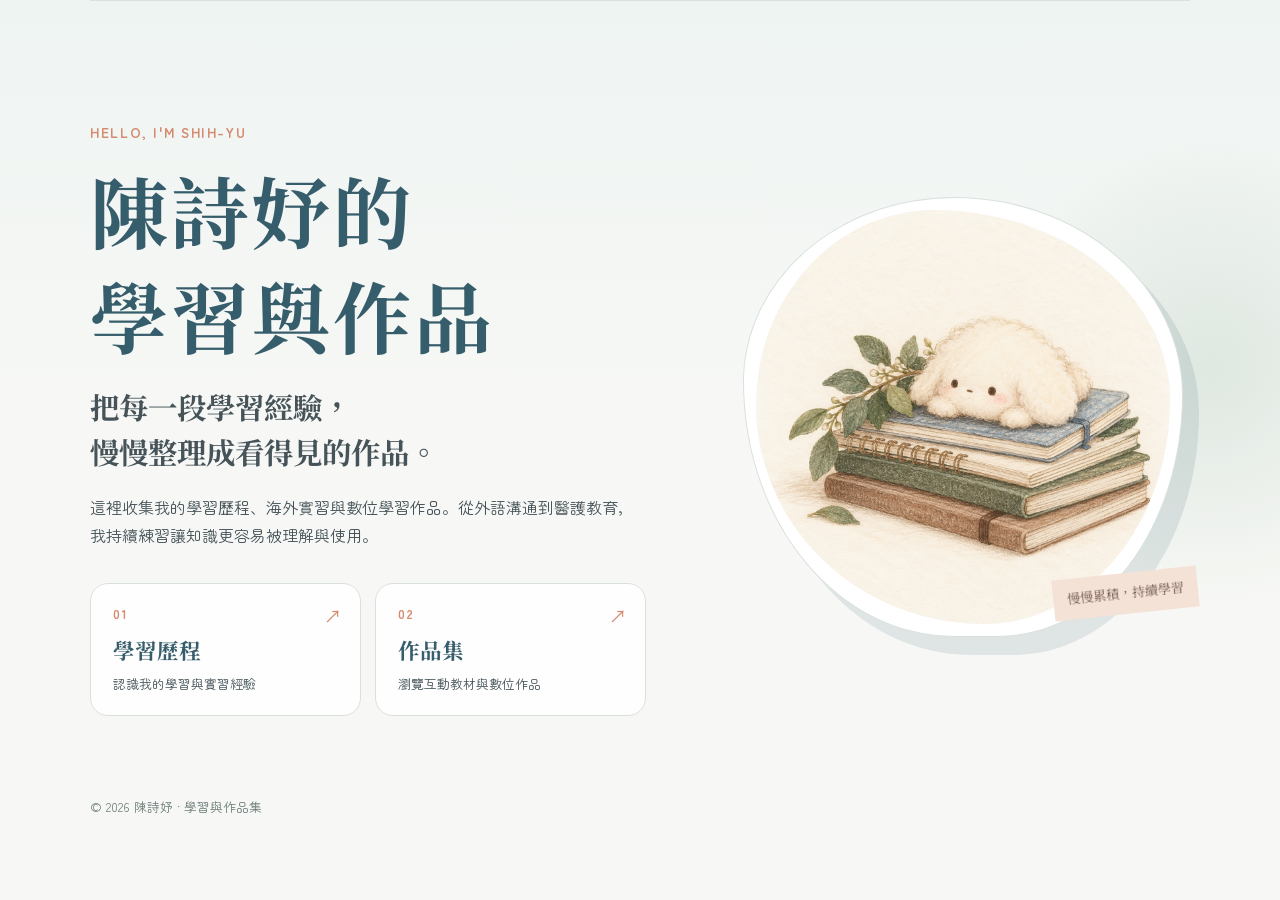
==== commit 2a6168b3: "Add files via upload" ====
--- a/index.html
+++ b/index.html
@@ -13,7 +13,7 @@
   <script src="site-interactions.js" defer></script>
 </head>
 <body class="home-page">
-  <header class="home-header"><div class="wrap home-nav"><a class="home-link" href="index.html" aria-current="page">首頁</a><nav aria-label="頁面導覽"><a href="關於我.html">關於我</a><a href="個人修改版－作品更新.html">作品集</a><a href="獎狀.html">獎狀</a></nav></div></header>
+  
   <main class="wrap">
     <section class="hero home-hero" aria-labelledby="home-title">
       <div class="home-content">
@@ -30,3 +30,4 @@
 </body>
 </html>
 
+
--- a/home.css
+++ b/home.css
@@ -0,0 +1,22 @@
+.home-page { min-height:100vh; background:linear-gradient(180deg,#EEF4F2 0,#F7F8F5 46%,#F7F8F5 100%); }
+.home-page::before { content:''; position:fixed; right:-170px; top:130px; z-index:-1; width:480px; height:480px; border-radius:50%; background:radial-gradient(circle,rgba(168,195,178,.3),rgba(168,195,178,0) 69%); pointer-events:none; }
+.home-header { position:sticky; top:0; z-index:5; border-bottom:1px solid rgba(217,225,221,.85); background:rgba(247,248,245,.92); backdrop-filter:blur(12px); }
+.home-nav { min-height:72px; display:flex; align-items:center; justify-content:space-between; gap:24px; }
+.home-link { color:var(--ink); font-family:'Noto Serif TC',serif; font-size:1.15rem; font-weight:700; letter-spacing:.05em; text-decoration:none; }
+.home-nav nav { display:flex; gap:20px; font-size:.9rem; }
+.home-nav nav a { color:inherit; opacity:.75; text-decoration:none; }
+.home-nav nav a:hover { color:var(--coral); opacity:1; }
+.home-hero { min-height:calc(100vh - 132px); padding-top:clamp(68px,10vw,116px); padding-bottom:80px; }
+.home-content { max-width:640px; }
+.home-hero h1 { font-size:clamp(3rem,6.1vw,5.2rem); }
+.home-tagline { margin:0 0 18px; color:var(--ink); font-family:'Noto Serif TC',serif; font-size:clamp(1.35rem,2.3vw,1.85rem); font-weight:700; line-height:1.55; }
+.home-intro { max-width:39em; margin:0; color:#46545A; font-size:1rem; }
+.home-links { display:grid; grid-template-columns:repeat(2,minmax(0,1fr)); gap:14px; max-width:580px; margin-top:34px; }
+.home-card { position:relative; display:flex; min-height:132px; flex-direction:column; justify-content:center; overflow:hidden; padding:20px 22px; border:1px solid var(--line); border-radius:18px; background:rgba(255,255,255,.78); color:var(--ink); text-decoration:none; transition:transform .25s ease,box-shadow .25s ease,border-color .25s ease; }
+.home-card::after { content:'↗'; position:absolute; right:18px; top:17px; color:var(--coral); font-size:1.1rem; transition:transform .25s ease; }
+.home-card span { color:var(--coral); font-size:.78rem; font-weight:700; letter-spacing:.1em; }.home-card strong { margin-top:5px; font-family:'Noto Serif TC',serif; font-size:1.35rem; }.home-card small { margin-top:4px; color:#46545A; font-size:.8rem; }
+.home-card:hover { transform:translateY(-5px); border-color:var(--sage); box-shadow:0 16px 28px rgba(54,93,107,.11); }.home-card:hover::after { transform:translate(3px,-3px); }
+.home-art { width:min(100%,440px); justify-self:center; margin:0; }
+.home-footer { padding:0 0 34px; color:#6D7D7A; font-size:.8rem; }
+@media (prefers-reduced-motion:reduce) { .home-card,.home-card::after { transition:none; }.home-card:hover,.home-card:hover::after { transform:none; } }
+@media (max-width:720px) { .home-nav nav { gap:12px; font-size:.79rem; }.home-hero { min-height:auto; padding-top:62px; }.home-links { grid-template-columns:1fr; }.home-art { max-width:360px; }.home-page::before { right:-270px; top:300px; } }
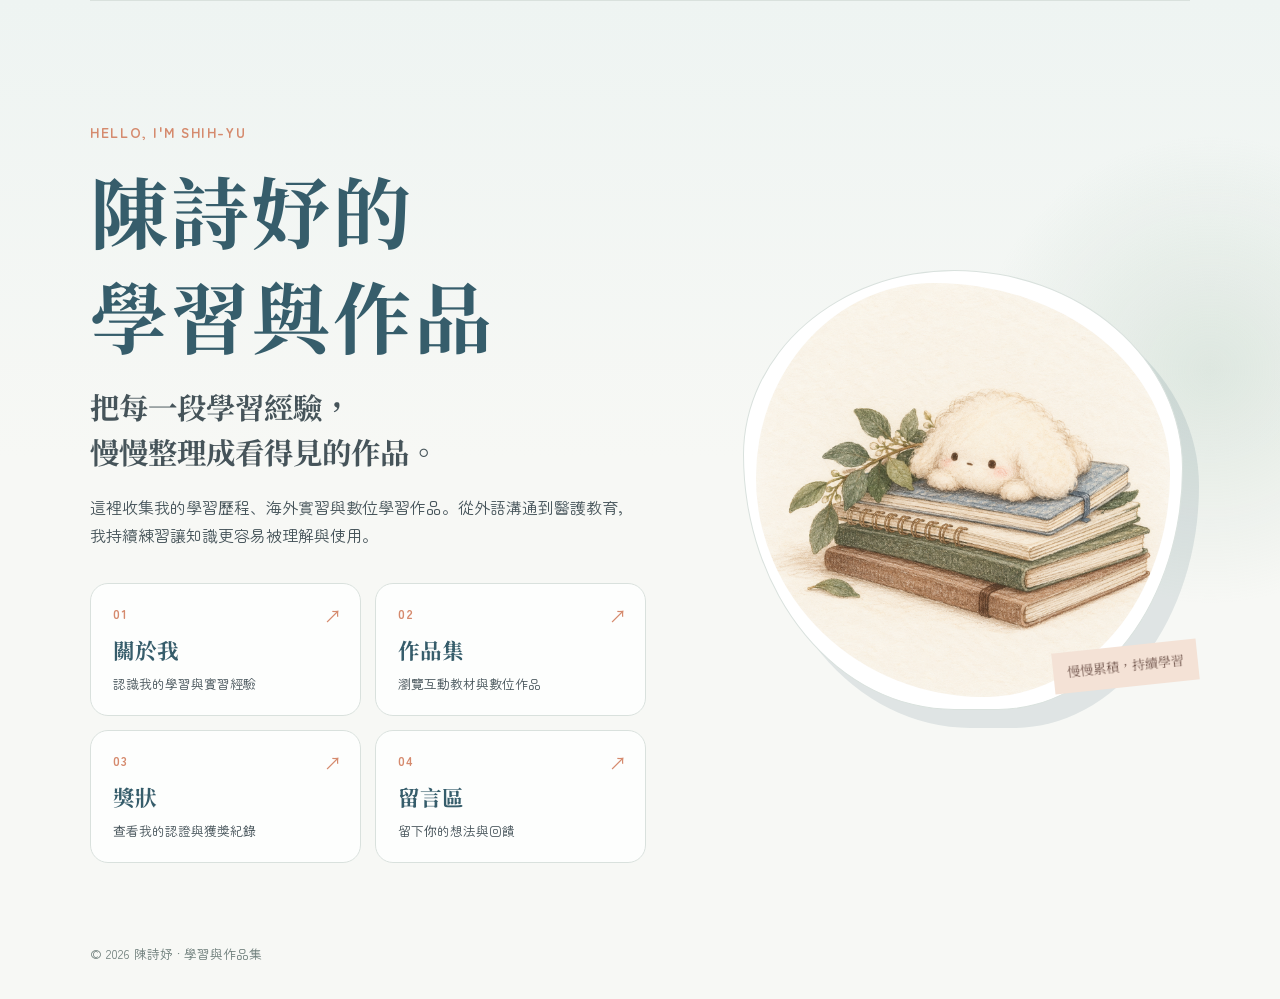
==== commit 46df0b73: "Add files via upload" ====
--- a/index.html
+++ b/index.html
@@ -21,7 +21,20 @@
         <h1 id="home-title">陳詩妤的<br>學習與作品</h1>
         <p class="home-tagline">把每一段學習經驗，<br>慢慢整理成看得見的作品。</p>
         <p class="home-intro">這裡收集我的學習歷程、海外實習與數位學習作品。從外語溝通到醫護教育，我持續練習讓知識更容易被理解與使用。</p>
-        <div class="home-links" aria-label="探索網站內容"><a class="home-card" href="關於我.html"><span>01</span><strong>學習歷程</strong><small>認識我的學習與實習經驗</small></a><a class="home-card" href="個人修改版－作品更新.html"><span>02</span><strong>作品集</strong><small>瀏覽互動教材與數位作品</small></a></div>
+        <div class="home-links" aria-label="探索網站內容">
+  <a class="home-card" href="https://sites.google.com/view/141d12009/%E9%97%9C%E6%96%BC%E6%88%91?authuser=0">
+    <span>01</span><strong>關於我</strong><small>認識我的學習與實習經驗</small>
+  </a>
+  <a class="home-card" href="https://sites.google.com/view/141d12009/%E4%BD%9C%E5%93%81%E9%9B%86?authuser=0">
+    <span>02</span><strong>作品集</strong><small>瀏覽互動教材與數位作品</small>
+  </a>
+  <a class="home-card" href="https://sites.google.com/view/141d12009/%E7%8D%8E%E7%8B%80?authuser=0">
+    <span>03</span><strong>獎狀</strong><small>查看我的認證與獲獎紀錄</small>
+  </a>
+  <a class="home-card" href="https://sites.google.com/view/141d12009/%E7%95%99%E8%A8%80%E5%8D%80?authuser=0">
+    <span>04</span><strong>留言區</strong><small>留下你的想法與回饋</small>
+  </a>
+</div>
       </div>
       <div class="art home-art"><img src="fuzzy-notes.png" alt="一隻蓬鬆小動物趴在筆記本上"><div class="art-note">慢慢累積，持續學習</div></div>
     </section>
@@ -31,3 +44,5 @@
 </html>
 
 
+
+
